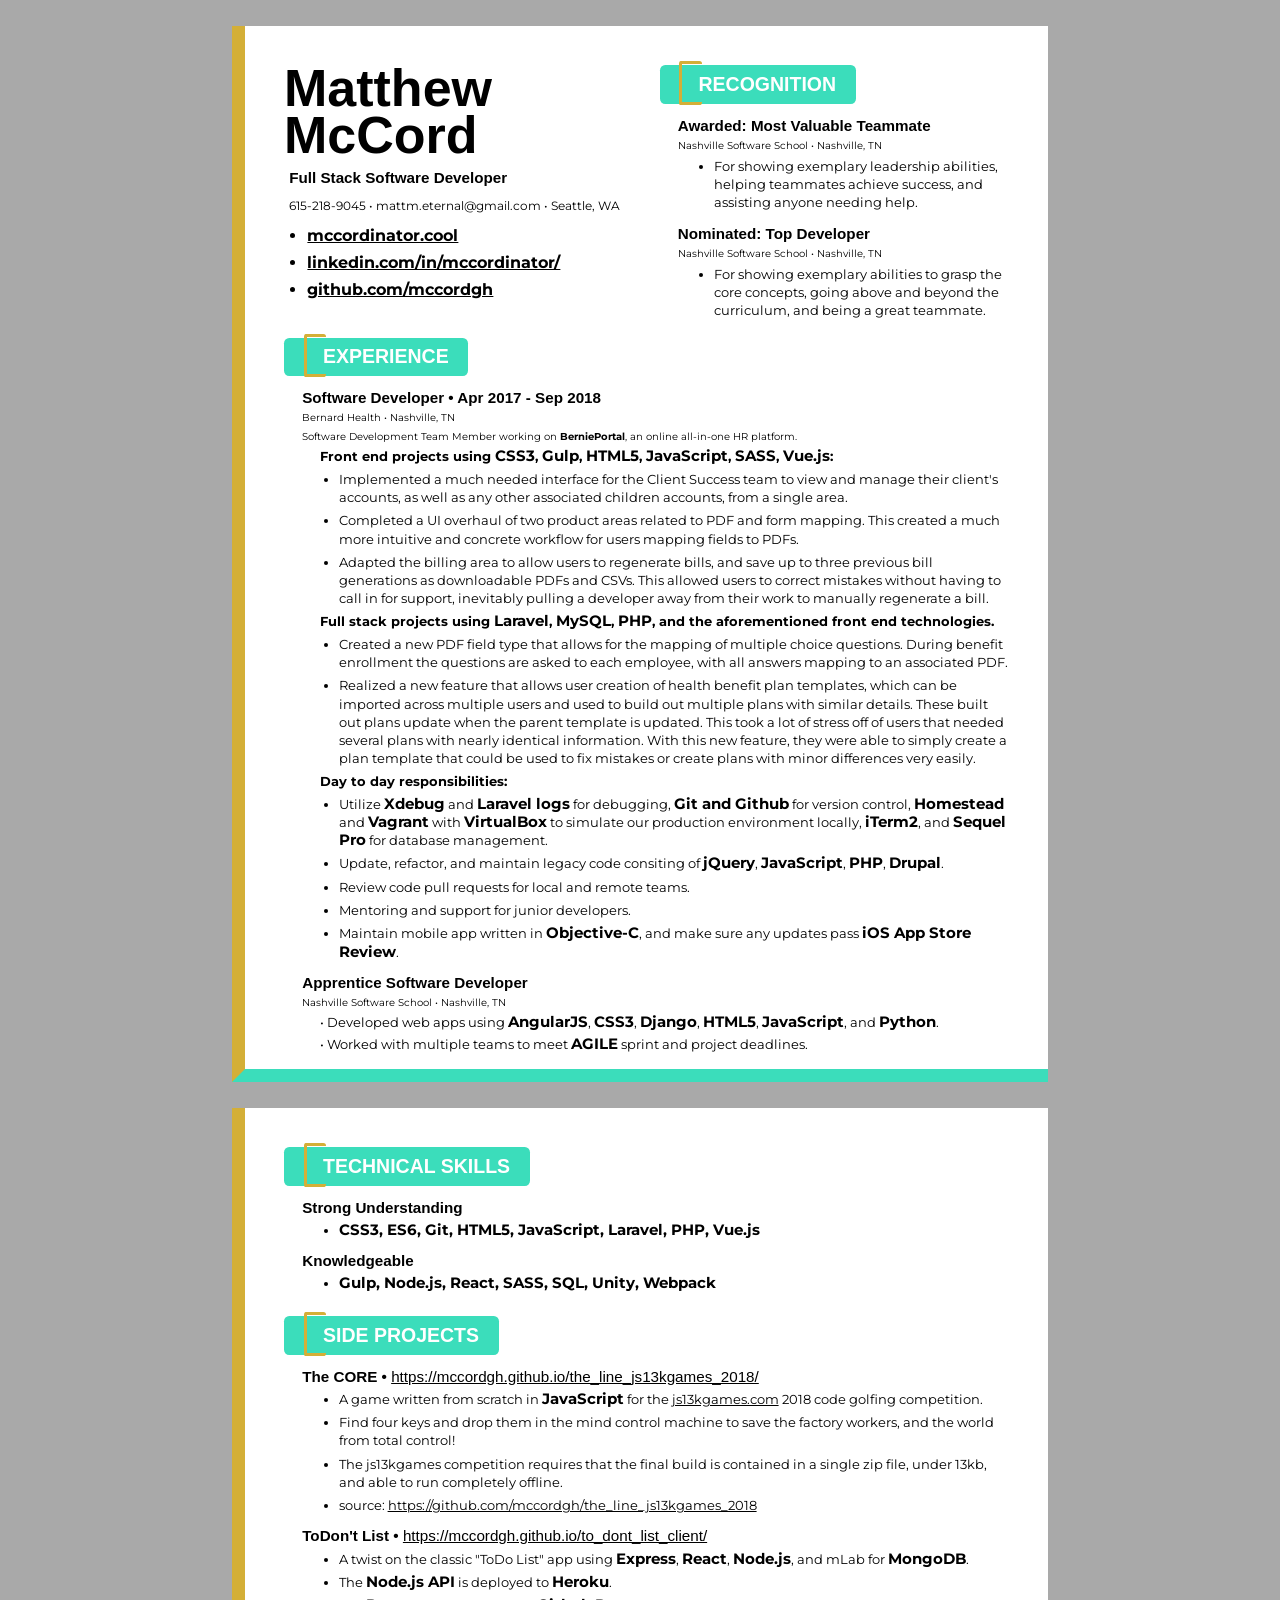
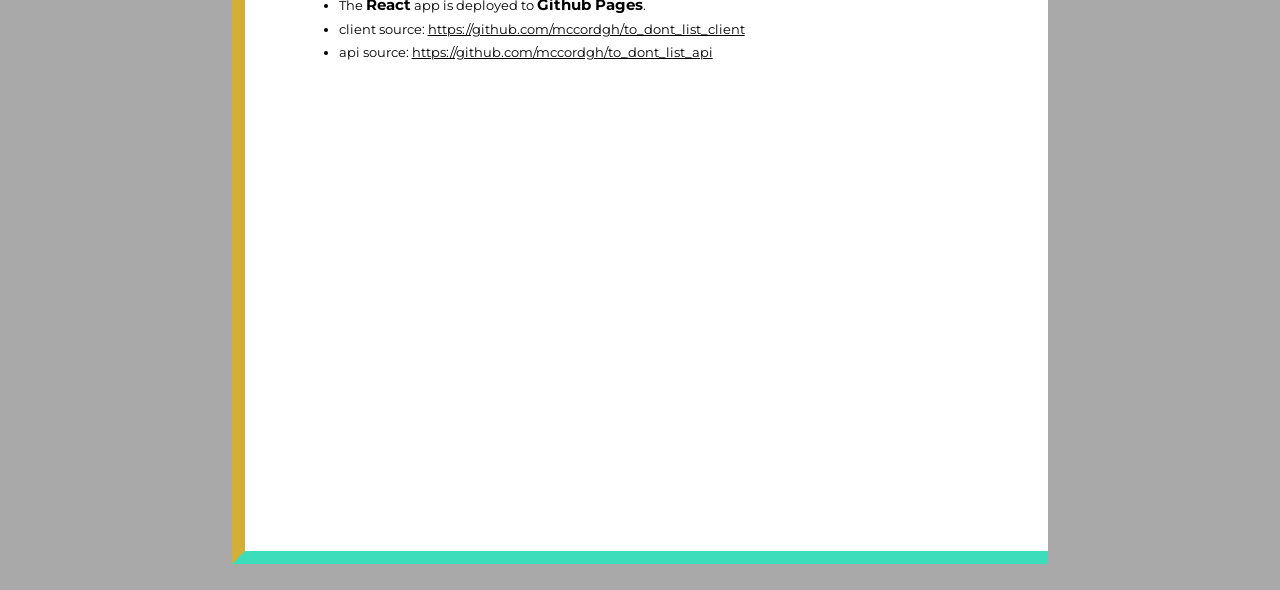
==== index.html @ c6aad6ca "Grammar error fixes" ====
<!DOCTYPE html>

<html lang="en">
    <head>
        <meta charset="utf-8">
        
        <meta name="description" content="A full stack software developer in Seattle, WA.">
        <meta name="viewport" content="width=device-width, initial-scale=1.0">

        <meta property="og:description" content="A full stack software developer in Seattle, WA.">
        <meta property="og:title" content="Matthew McCord">
        <meta property="og:type" content="website" />

        <link rel="stylesheet" type="text/css" href="index.css">

        <title>Resume - Matthew McCord Software Developer</title>
    </head>

    <body>
        <div class="content">
            <div class="page page--one">
                <div class="section contact">
                    <h1>Matthew</h1>
                    <h1>McCord</h1>
                    <h3 class="title profession--title">Full Stack Software Developer</h3>
                    <p class="contact--info">615-218-9045 • mattm.eternal@gmail.com • Seattle, WA</p>
                    <div class="contact--block">
                        <ul>
                            <li><a href="http://mccordinator.cool" target="_blank">mccordinator.cool</a></li>
                            <li><a href="https://www.linkedin.com/in/mccordinator/" target="_blank">linkedin.com/in/mccordinator/</a></li>
                            <li><a href="https://github.com/mccordgh" target="_blank">github.com/mccordgh</a></li>
                        </ul>
                    </div>
                </div>

                <div class="section recognition">
                    <div class="title-banner">
                        <h2>Recognition</h2>
                    </div>

                    <h3 class="title" >Awarded: Most Valuable Teammate</h3>
                    <p class="sub-title">Nashville Software School • Nashville, TN</p>
                    <div class="description--block">
                        <ul>
                            <li>For showing exemplary leadership abilities, helping teammates achieve success, and assisting anyone needing help.</li>
                        </ul>
                    </div>
    
                    <h3 class="title" >Nominated: Top Developer</h3>
                    <p class="sub-title">Nashville Software School • Nashville, TN</p>
                    <div class="description--block">
                        <ul>
                            <li class="description">For showing exemplary abilities to grasp the core concepts, going above and beyond the curriculum, and being a great teammate.</li>
                        </ul>
                    </div>
                </div>
                
                <div class="section experience">
                    <div class="title-banner">
                        <h2>Experience</h2>
                    </div>
                    
                    <h3 class="title" >Software Developer • Apr 2017 - Sep 2018</h3>
                    <p class="sub-title">Bernard Health • Nashville, TN</p>
                    <p class="sub-title">Software Development Team Member working on <b>BerniePortal</b>, an online all-in-one HR platform.</p>
                    
                    <div class="description--block">
                        <p class="title">Front end projects using <b>CSS3</b>, <b>Gulp</b>, <b>HTML5</b>, <b>JavaScript</b>, <b>SASS</b>, <b>Vue.js</b>:</p>
                        <ul>
                            <li>Implemented a much needed interface for the Client Success team to view and manage their client's accounts, as well as any other associated children accounts, from a single area.</li>
                            <li>Completed a UI overhaul of two product areas related to PDF and form mapping. This created a much more intuitive and concrete workflow for users mapping fields to PDFs.</li>
                            <li>Adapted the billing area to allow users to regenerate bills, and save up to three previous bill generations as downloadable PDFs and CSVs. This allowed users to correct mistakes without having to call in for support, inevitably pulling a developer away from their work to manually regenerate a bill.</li>
                        </ul>

                        <p class="title">Full stack projects using <b>Laravel</b>, <b>MySQL</b>, <b>PHP</b>, and the aforementioned front end technologies.</p>
                        <ul>
                            <li>Created a new PDF field type that allows for the mapping of multiple choice questions. During benefit enrollment the questions are asked to each employee, with all answers mapping to an associated PDF.</li>
                            <li>Realized a new feature that allows user creation of health benefit plan templates, which can be imported across multiple users and used to build out multiple plans with similar details. These built out plans update when the parent template is updated. This took a lot of stress off of users that needed several plans with nearly identical information. With this new feature, they were able to simply create a plan template that could be used to fix mistakes or create plans with minor differences very easily.</li>
                        </ul>
    
                        <p class="title">Day to day responsibilities:</p>
                        <ul>
                            <li>Utilize <b>Xdebug</b> and <b>Laravel logs</b> for debugging, <b>Git and Github</b> for version control, <b>Homestead</b> and <b>Vagrant</b> with <b>VirtualBox</b> to simulate our production environment locally, <b>iTerm2</b>, and <b>Sequel Pro</b> for database management.</li>
                            <li>Update, refactor, and maintain legacy code consiting of <b>jQuery</b>, <b>JavaScript</b>, <b>PHP</b>, <b>Drupal</b>.</li>
                            <li>Review code pull requests for local and remote teams.</li>
                            <li>Mentoring and support for junior developers.</li>
                            <li>Maintain mobile app written in <b>Objective-C</b>, and make sure any updates pass <b>iOS App Store Review</b>.</li>
                        </ul>
                   </div>

                    <h3 class="title" >Apprentice Software Developer</h3>
                    <p class="sub-title">Nashville Software School • Nashville, TN</p>
                    <div class="description--block">
                        <p>• Developed web apps using <b>AngularJS</b>, <b>CSS3</b>, <b>Django</b>, <b>HTML5</b>, <b>JavaScript</b>, and <b>Python</b>.</p>
                        <p>• Worked with multiple teams to meet <b>AGILE</b> sprint and project deadlines.</p>
                    </div>
                </div>
            </div>

            <div class="page page--two">
                <div class="section projects">
                    <div class="title-banner">
                        <h2>Side Projects</h2>
                    </div>
                    
                    <h3 class="title" >The CORE • <a href="https://mccordgh.github.io/the_line_js13kgames_2018/" target="_blank">https://mccordgh.github.io/the_line_js13kgames_2018/</a></h3>
                    <div class="description--block">
                        <ul>
                            <li>A game written from scratch in <b>JavaScript</b> for the <a href="https://js13kgames.com/" target="_blank">js13kgames.com</a> 2018 code golfing competition.</a></li>
                            <li>Find four keys and drop them in the mind control machine to save the factory workers, and the world from total control!</li>
                            <li>The js13kgames competition requires that the final build is contained in a single zip file, under 13kb, and able to run completely offline.</li>
                            <li>source: <a href="https://github.com/mccordgh/the_line_js13kgames_2018" target="_blank">https://github.com/mccordgh/the_line_js13kgames_2018</a></li>
                        </ul>
                    </div>

                    <h3 class="title">ToDon't List • <a href="https://mccordgh.github.io/to_dont_list_client/" target="_blank">https://mccordgh.github.io/to_dont_list_client/</a></h3>
                    <div class="description--block">
                        <ul>
                            <li>A twist on the classic "ToDo List" app using <b>Express</b>, <b>React</b>, <b>Node.js</b>, and mLab for <b>MongoDB</b>.</li>
                            <li>The <b>Node.js API</b> is deployed to <b>Heroku</b>.</li>
                            <li>The <b>React</b> app is deployed to <b>Github Pages</b>.</li>
                            <li>client source: <a href="https://github.com/mccordgh/to_dont_list_client" target="_blank">https://github.com/mccordgh/to_dont_list_client</a></li>
                            <li>api source: <a href="https://github.com/mccordgh/to_dont_list_api" target="_blank">https://github.com/mccordgh/to_dont_list_api</a></li>

                        </ul>
                    </div>
                </div>

                <div class="section technical">
                    <div class="title-banner">
                        <h2>Technical Skills</h2>
                    </div>
                    
                    <h3 class="title" >Strong Understanding</h3>
                    <div class="description--block">
                        <ul>
                            <li><b>CSS3, ES6, Git, HTML5, JavaScript, Laravel, PHP, Vue.js</b></li>
                        </ul>
                    </div>

                    <h3 class="title" >Knowledgeable</h3>
                    <div class="description--block">
                        <ul>
                            <li><b>Gulp, Node.js, React, SASS, SQL, Unity, Webpack</b></li>
                        </ul>
                    </div>
                </div>
            </div>
        </div>
    </body>
</html>
---- index.css ----
/*
    Green: #3bddbb
    Yellow: #d4af37
*/

@import url('https://fonts.googleapis.com/css?family=Montserrat');

/* MAIN */
html, body {
    background-color: darkgrey;
    font-family: 'Montserrat', sans-serif;
    font-size: 13px;
    margin: 0;
    padding: 0;
}

* {
    box-sizing: border-box;
}

.content {
    margin: 2rem auto;
    width: 8.5in;
}

h1, h2, h3 {
    font-family: Helvetica, sans-serif;
    font-weight: bold;
}

h1 {
    font-size: 4rem;
    line-height: 3.6rem;
    margin: 0;
}

h3 a {
    font-weight: normal;
}

a {
    color: black;
}


/* PAGE */
.page {
    background-color: white;
    border-left: 1rem solid #d4af37;
    border-bottom: 1rem solid #3bddbb;
    display: grid;
    height: 11in;
    padding: 2rem;
    width: 100%;
}

.page--one {
    grid-template-areas: 'contact recognition'
                         'experience experience';
    grid-template-columns: 1fr 1fr;
    grid-template-rows: 1fr 4fr;
    margin-bottom: 2rem;
}

.page--two {
    grid-template-areas: 'technical'
                         'projects';
    grid-template-rows: 13rem 1fr;    
}

.section {
    padding: 1rem 1rem 0;
}



/* PAGE ONE ITEMS */
.contact {
    /* background-color: blue; */
    grid-area: contact;
}

.contact p {
    margin-top: 1rem;
}

.recognition {
    /* background-color: pink; */
    grid-area: recognition;
}

.experience {
    /* background-color: orange;    */
    grid-area: experience;
}



/* PAGE TWO ITEMS */
.technical {
    grid-area: technical;
}

.projects {
    grid-area: projects;
}


/* TITLES */
.title {
    margin: 1rem 0.4rem 0.4rem 1.4rem;
}

.sub-title {
    font-size: 0.8rem;
    margin: 0.4rem 0.4rem 0.4rem 1.4rem;
}

.profession--title {
    margin: 0.8rem 0.4rem;
}



/* DESCRIPTIONS */
.description {
    margin: 0.4rem 0.4rem 0.4rem 2.8rem;
}

.description--block p,
.description--block ul li {
    line-height: 1.3rem;
}

.description--block p {
    margin: 0.4rem 0.4rem 0.4rem 2.8rem;
}

.description--block ul {
    margin: 0;
    padding-left: 4.2rem;
}

.description--block ul li {
    line-height: 1.4rem;
    margin: 0.4rem 0;
}

.description--block p b,
.description--block ul li b {
    font-size: 1.125rem;
}

.description--block p.title {
    font-weight: bolder;
    /* text-decoration: underline; */
}

.contact--info {
    font-size: 0.9rem;
    margin: 0.6rem 0.4rem;
}

.contact--block ul {
    font-size: 1.2rem;
    font-weight: bold;
    margin: 1rem 0;
    padding-left: 1.8rem;
}

.contact--block ul li {
    margin: 0.6rem 0;
}



/* TITLE BANNERS */
.title-banner {
    background-color: #3bddbb;
    border-radius: 0.4rem;
    color: white;
    padding: 0.6rem 1.5rem 0.6rem 3rem;
    position: relative;
    text-transform: uppercase;
    width: fit-content;
}

.title-banner::before {
    content: '';
    border: 0.3rem solid #d4af37;
    border-radius: 0.2rem;
    border-right: none;
    height: 2.9rem;
    left: 1.5rem;
    margin-bottom: 1rem;
    position: absolute;
    top: -0.3rem;
    width: 1.5rem;
}

.title-banner h2 {
    margin :0;
}
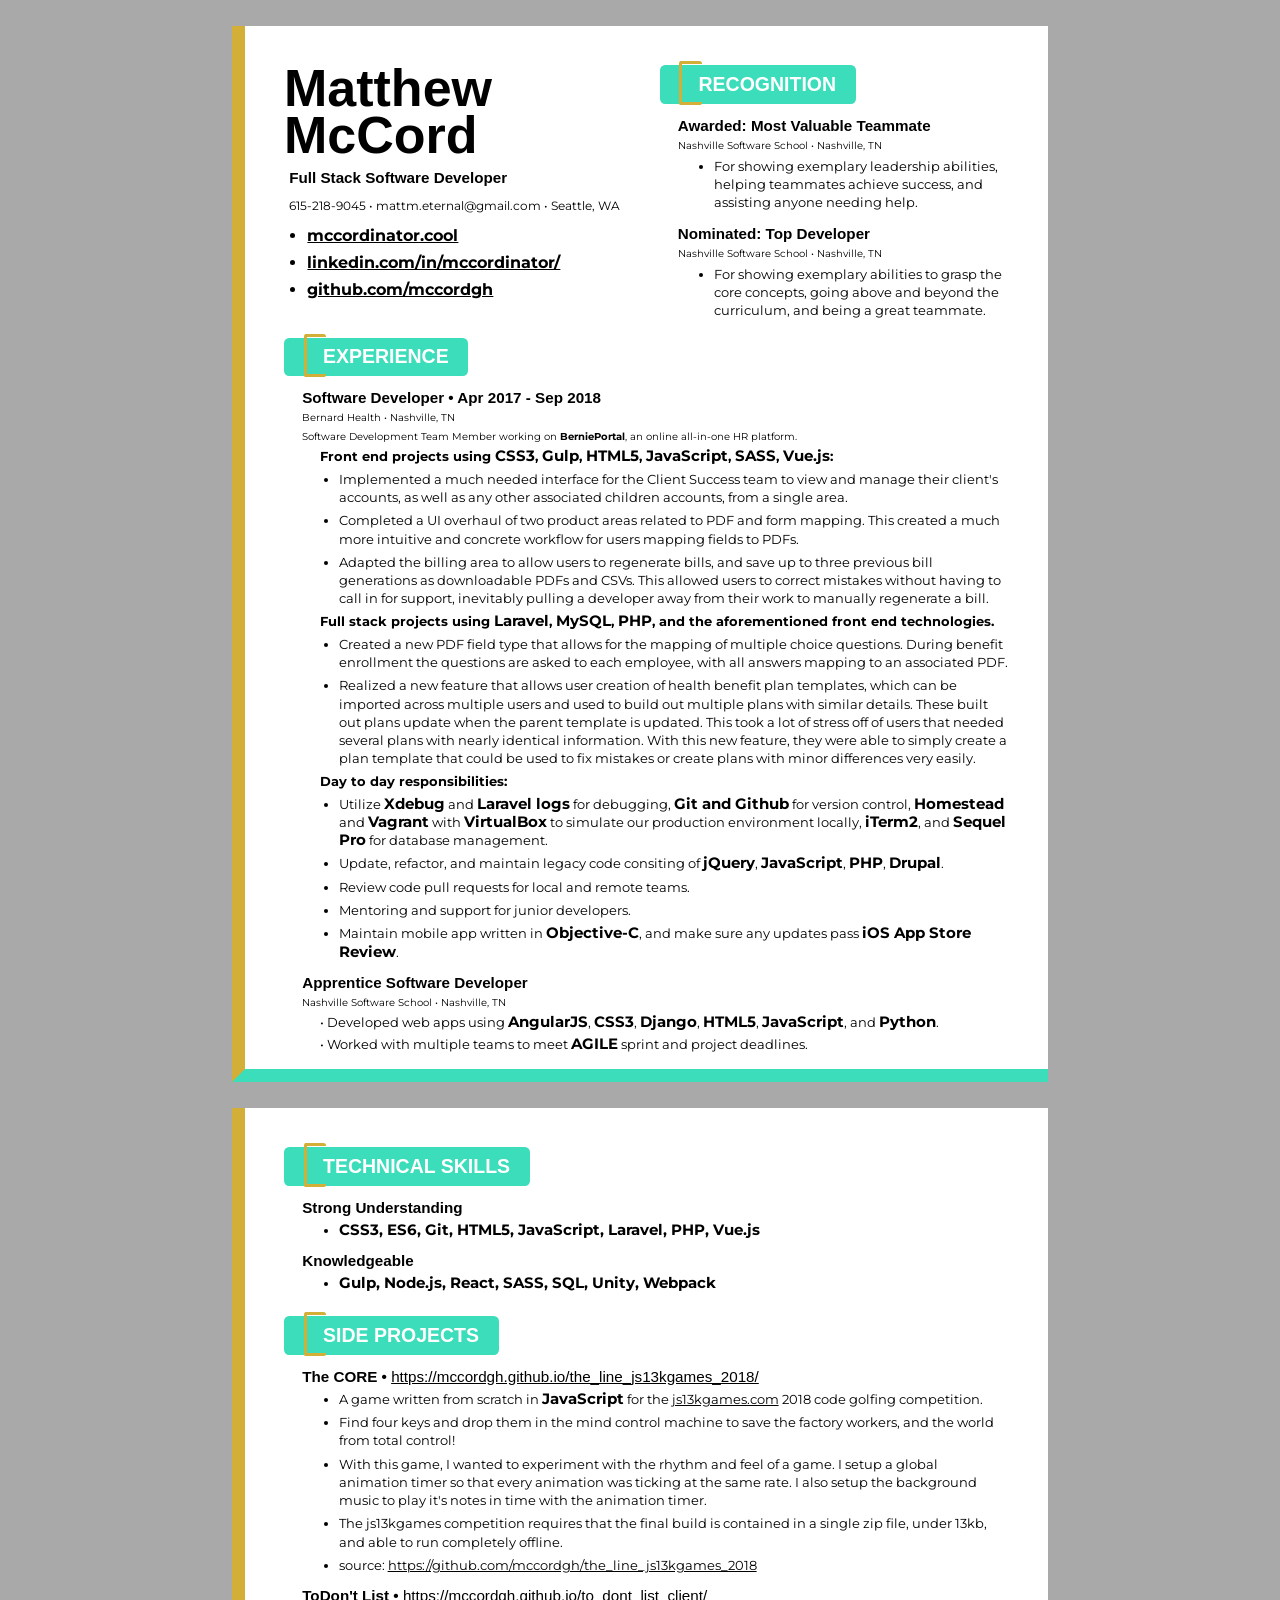
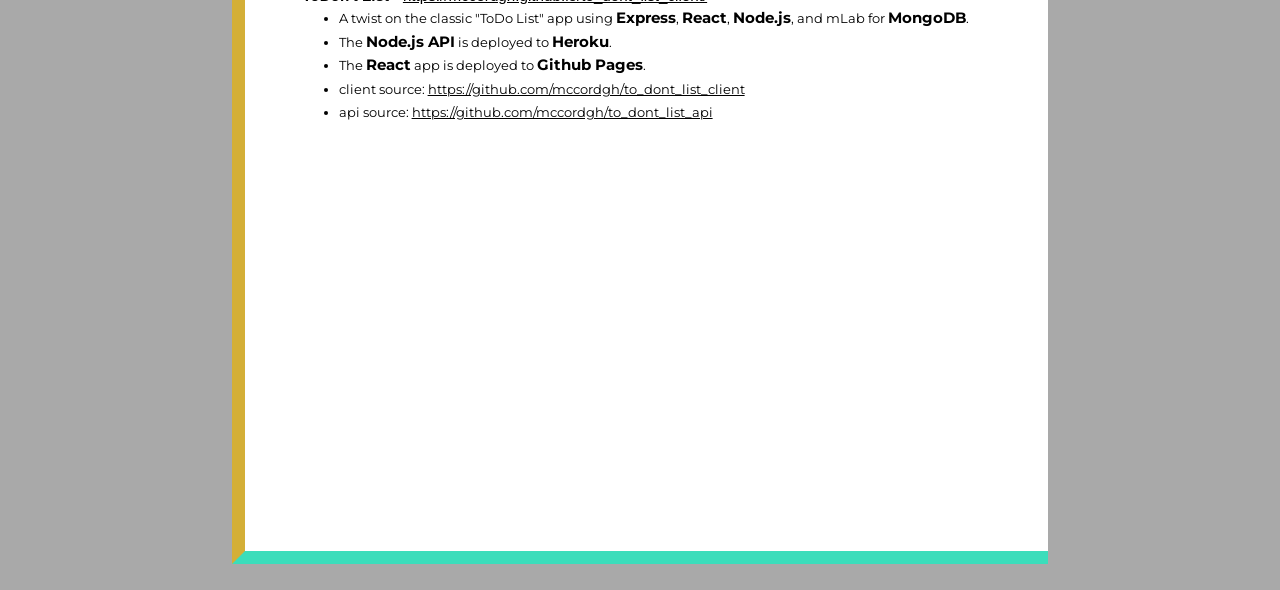
==== commit 1d29de23: "Add more detail to the core description" ====
--- a/index.html
+++ b/index.html
@@ -11,9 +11,213 @@
         <meta property="og:title" content="Matthew McCord">
         <meta property="og:type" content="website" />
 
-        <link rel="stylesheet" type="text/css" href="index.css">
-
         <title>Resume - Matthew McCord Software Developer</title>
+
+        <style>
+            /*
+                Green: #3bddbb
+                Yellow: #d4af37
+            */
+
+            @import url('https://fonts.googleapis.com/css?family=Montserrat');
+
+            /* MAIN */
+            html, body {
+                background-color: darkgrey;
+                font-family: 'Montserrat', sans-serif;
+                font-size: 13px;
+                margin: 0;
+                padding: 0;
+            }
+
+            * {
+                box-sizing: border-box;
+            }
+
+            .content {
+                margin: 2rem auto;
+                width: 8.5in;
+            }
+
+            h1, h2, h3 {
+                font-family: Helvetica, sans-serif;
+                font-weight: bold;
+            }
+
+            h1 {
+                font-size: 4rem;
+                line-height: 3.6rem;
+                margin: 0;
+            }
+
+            h3 a {
+                font-weight: normal;
+            }
+
+            a {
+                color: black;
+            }
+
+
+            /* PAGE */
+            .page {
+                background-color: white;
+                border-left: 1rem solid #d4af37;
+                border-bottom: 1rem solid #3bddbb;
+                display: grid;
+                height: 11in;
+                padding: 2rem;
+                width: 100%;
+            }
+
+            .page--one {
+                grid-template-areas: 'contact recognition'
+                                    'experience experience';
+                grid-template-columns: 1fr 1fr;
+                grid-template-rows: 1fr 4fr;
+                margin-bottom: 2rem;
+            }
+
+            .page--two {
+                grid-template-areas: 'technical'
+                                    'projects';
+                grid-template-rows: 13rem 1fr;    
+            }
+
+            .section {
+                padding: 1rem 1rem 0;
+            }
+
+
+
+            /* PAGE ONE ITEMS */
+            .contact {
+                /* background-color: blue; */
+                grid-area: contact;
+            }
+
+            .contact p {
+                margin-top: 1rem;
+            }
+
+            .recognition {
+                /* background-color: pink; */
+                grid-area: recognition;
+            }
+
+            .experience {
+                /* background-color: orange;    */
+                grid-area: experience;
+            }
+
+
+
+            /* PAGE TWO ITEMS */
+            .technical {
+                grid-area: technical;
+            }
+
+            .projects {
+                grid-area: projects;
+            }
+
+
+            /* TITLES */
+            .title {
+                margin: 1rem 0.4rem 0.4rem 1.4rem;
+            }
+
+            .sub-title {
+                font-size: 0.8rem;
+                margin: 0.4rem 0.4rem 0.4rem 1.4rem;
+            }
+
+            .profession--title {
+                margin: 0.8rem 0.4rem;
+            }
+
+
+
+            /* DESCRIPTIONS */
+            .description {
+                margin: 0.4rem 0.4rem 0.4rem 2.8rem;
+            }
+
+            .description--block p,
+            .description--block ul li {
+                line-height: 1.3rem;
+            }
+
+            .description--block p {
+                margin: 0.4rem 0.4rem 0.4rem 2.8rem;
+            }
+
+            .description--block ul {
+                margin: 0;
+                padding-left: 4.2rem;
+            }
+
+            .description--block ul li {
+                line-height: 1.4rem;
+                margin: 0.4rem 0;
+            }
+
+            .description--block p b,
+            .description--block ul li b {
+                font-size: 1.125rem;
+            }
+
+            .description--block p.title {
+                font-weight: bolder;
+                /* text-decoration: underline; */
+            }
+
+            .contact--info {
+                font-size: 0.9rem;
+                margin: 0.6rem 0.4rem;
+            }
+
+            .contact--block ul {
+                font-size: 1.2rem;
+                font-weight: bold;
+                margin: 1rem 0;
+                padding-left: 1.8rem;
+            }
+
+            .contact--block ul li {
+                margin: 0.6rem 0;
+            }
+
+
+
+            /* TITLE BANNERS */
+            .title-banner {
+                background-color: #3bddbb;
+                border-radius: 0.4rem;
+                color: white;
+                padding: 0.6rem 1.5rem 0.6rem 3rem;
+                position: relative;
+                text-transform: uppercase;
+                width: fit-content;
+            }
+
+            .title-banner::before {
+                content: '';
+                border: 0.3rem solid #d4af37;
+                border-radius: 0.2rem;
+                border-right: none;
+                height: 2.9rem;
+                left: 1.5rem;
+                margin-bottom: 1rem;
+                position: absolute;
+                top: -0.3rem;
+                width: 1.5rem;
+            }
+
+            .title-banner h2 {
+                margin :0;
+            }
+        </style>
     </head>
 
     <body>
@@ -108,6 +312,7 @@
                         <ul>
                             <li>A game written from scratch in <b>JavaScript</b> for the <a href="https://js13kgames.com/" target="_blank">js13kgames.com</a> 2018 code golfing competition.</a></li>
                             <li>Find four keys and drop them in the mind control machine to save the factory workers, and the world from total control!</li>
+                            <li>With this game, I wanted to experiment with the rhythm and feel of a game. I setup a global animation timer so that every animation was ticking at the same rate. I also setup the background music to play it's notes in time with the animation timer.</li>
                             <li>The js13kgames competition requires that the final build is contained in a single zip file, under 13kb, and able to run completely offline.</li>
                             <li>source: <a href="https://github.com/mccordgh/the_line_js13kgames_2018" target="_blank">https://github.com/mccordgh/the_line_js13kgames_2018</a></li>
                         </ul>
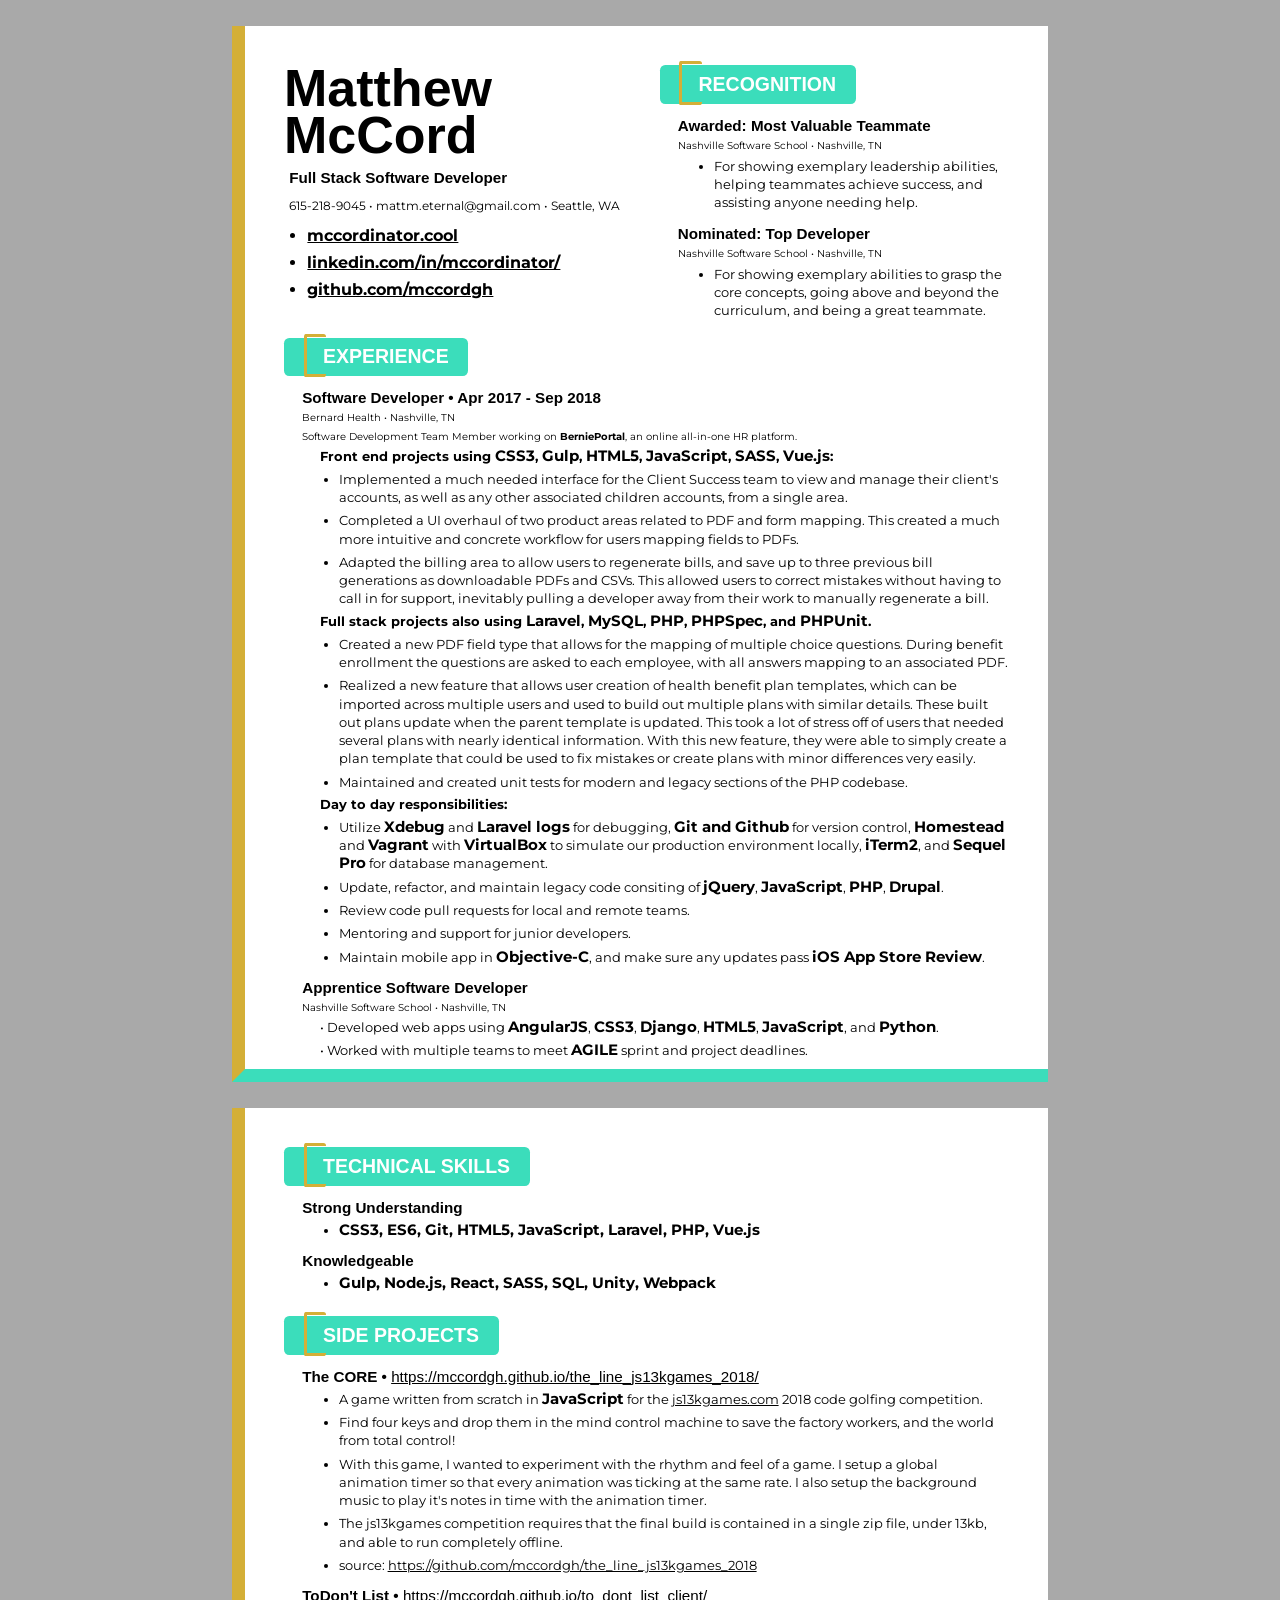
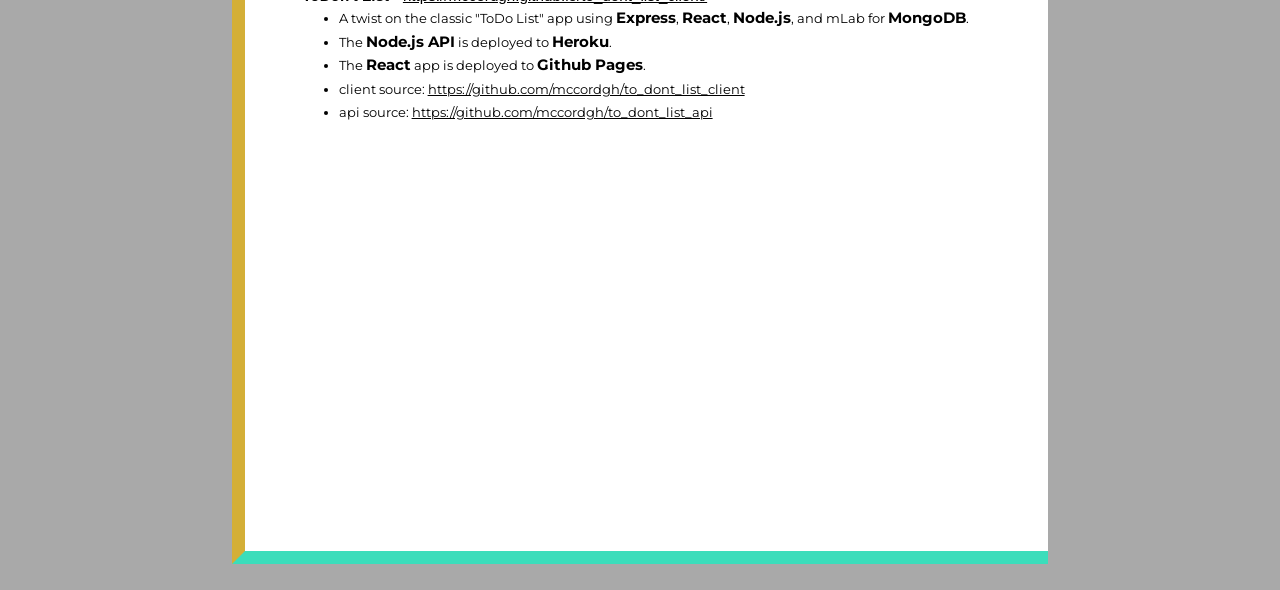
==== commit 49ae5b55: "Add Unit testing info to resume" ====
--- a/index.html
+++ b/index.html
@@ -276,10 +276,11 @@
                             <li>Adapted the billing area to allow users to regenerate bills, and save up to three previous bill generations as downloadable PDFs and CSVs. This allowed users to correct mistakes without having to call in for support, inevitably pulling a developer away from their work to manually regenerate a bill.</li>
                         </ul>
 
-                        <p class="title">Full stack projects using <b>Laravel</b>, <b>MySQL</b>, <b>PHP</b>, and the aforementioned front end technologies.</p>
+                        <p class="title">Full stack projects also using <b>Laravel</b>, <b>MySQL</b>, <b>PHP</b>, <b>PHPSpec</b>, and <b>PHPUnit</b>.</p>
                         <ul>
                             <li>Created a new PDF field type that allows for the mapping of multiple choice questions. During benefit enrollment the questions are asked to each employee, with all answers mapping to an associated PDF.</li>
                             <li>Realized a new feature that allows user creation of health benefit plan templates, which can be imported across multiple users and used to build out multiple plans with similar details. These built out plans update when the parent template is updated. This took a lot of stress off of users that needed several plans with nearly identical information. With this new feature, they were able to simply create a plan template that could be used to fix mistakes or create plans with minor differences very easily.</li>
+                            <li>Maintained and created unit tests for modern and legacy sections of the PHP codebase.</li>
                         </ul>
     
                         <p class="title">Day to day responsibilities:</p>
@@ -288,9 +289,9 @@
                             <li>Update, refactor, and maintain legacy code consiting of <b>jQuery</b>, <b>JavaScript</b>, <b>PHP</b>, <b>Drupal</b>.</li>
                             <li>Review code pull requests for local and remote teams.</li>
                             <li>Mentoring and support for junior developers.</li>
-                            <li>Maintain mobile app written in <b>Objective-C</b>, and make sure any updates pass <b>iOS App Store Review</b>.</li>
-                        </ul>
-                   </div>
+                            <li>Maintain mobile app in <b>Objective-C</b>, and make sure any updates pass <b>iOS App Store Review</b>.</li>
+                        </ul>
+                    </div>
 
                     <h3 class="title" >Apprentice Software Developer</h3>
                     <p class="sub-title">Nashville Software School • Nashville, TN</p>
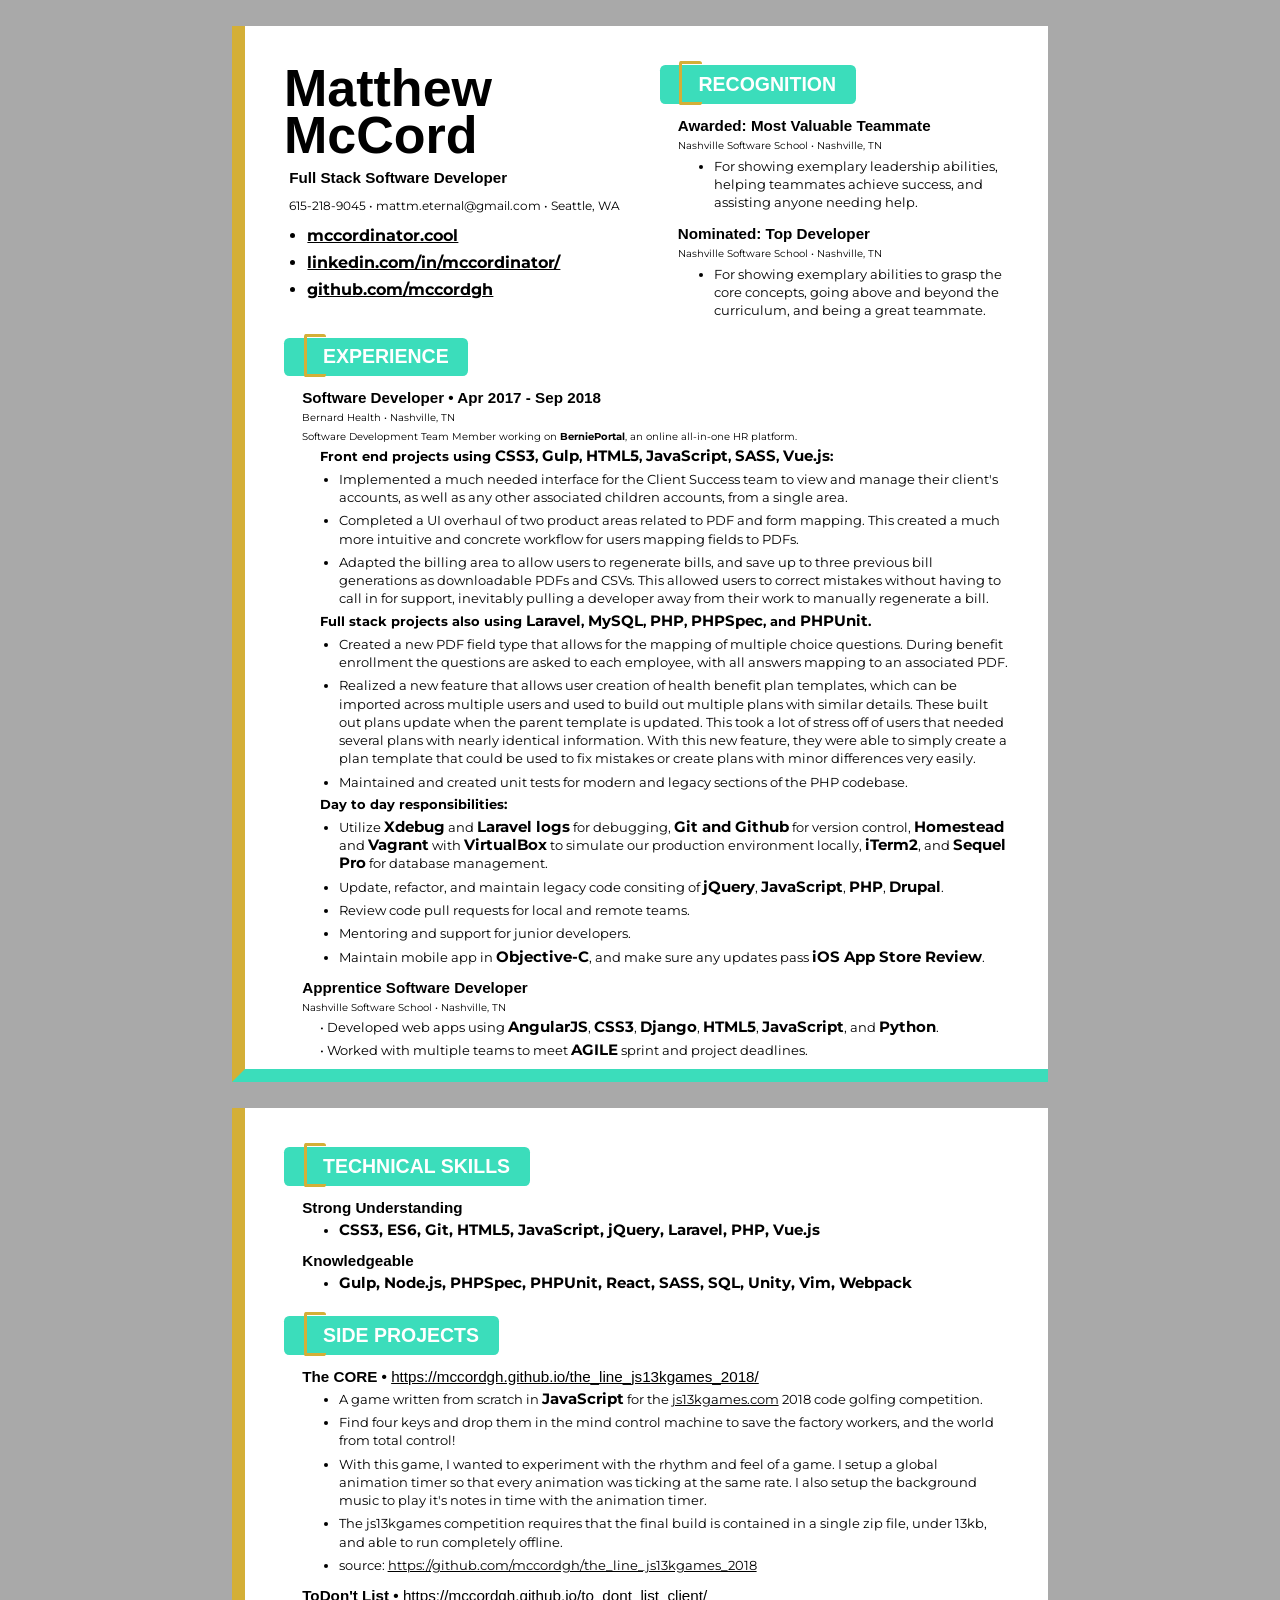
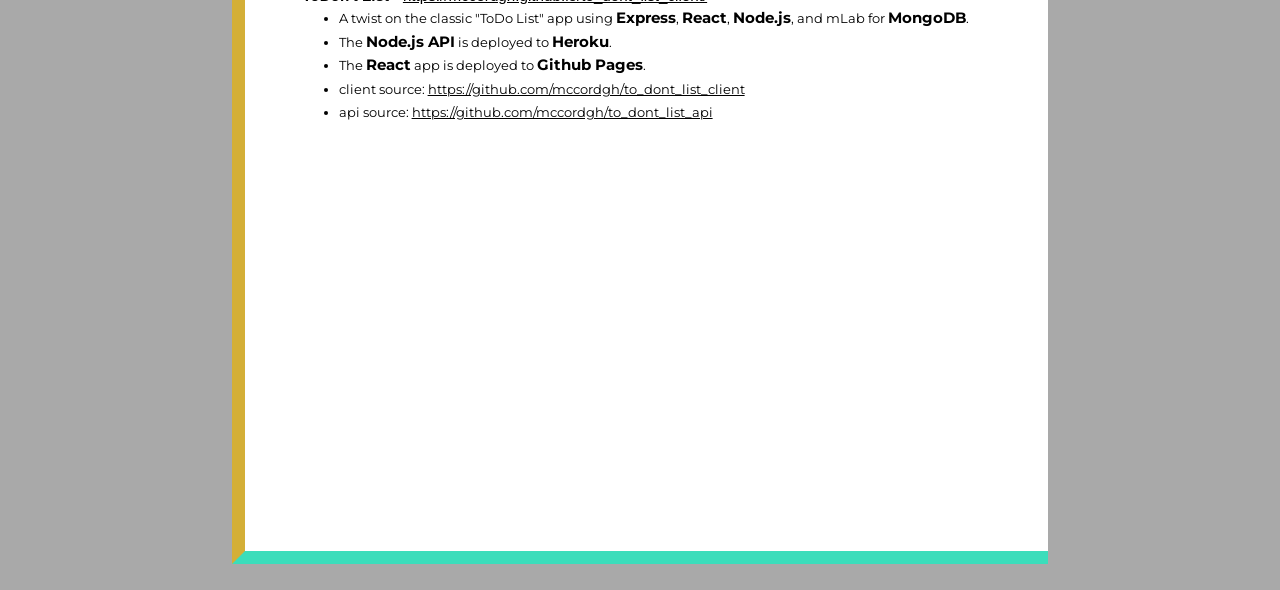
==== commit b4b8e7d6: "Add technical skills jquery, vim, phpunit, phpspec" ====
--- a/index.html
+++ b/index.html
@@ -340,14 +340,14 @@
                     <h3 class="title" >Strong Understanding</h3>
                     <div class="description--block">
                         <ul>
-                            <li><b>CSS3, ES6, Git, HTML5, JavaScript, Laravel, PHP, Vue.js</b></li>
+                            <li><b>CSS3, ES6, Git, HTML5, JavaScript, jQuery, Laravel, PHP, Vue.js</b></li>
                         </ul>
                     </div>
 
                     <h3 class="title" >Knowledgeable</h3>
                     <div class="description--block">
                         <ul>
-                            <li><b>Gulp, Node.js, React, SASS, SQL, Unity, Webpack</b></li>
+                            <li><b>Gulp, Node.js, PHPSpec, PHPUnit, React, SASS, SQL, Unity, Vim, Webpack</b></li>
                         </ul>
                     </div>
                 </div>
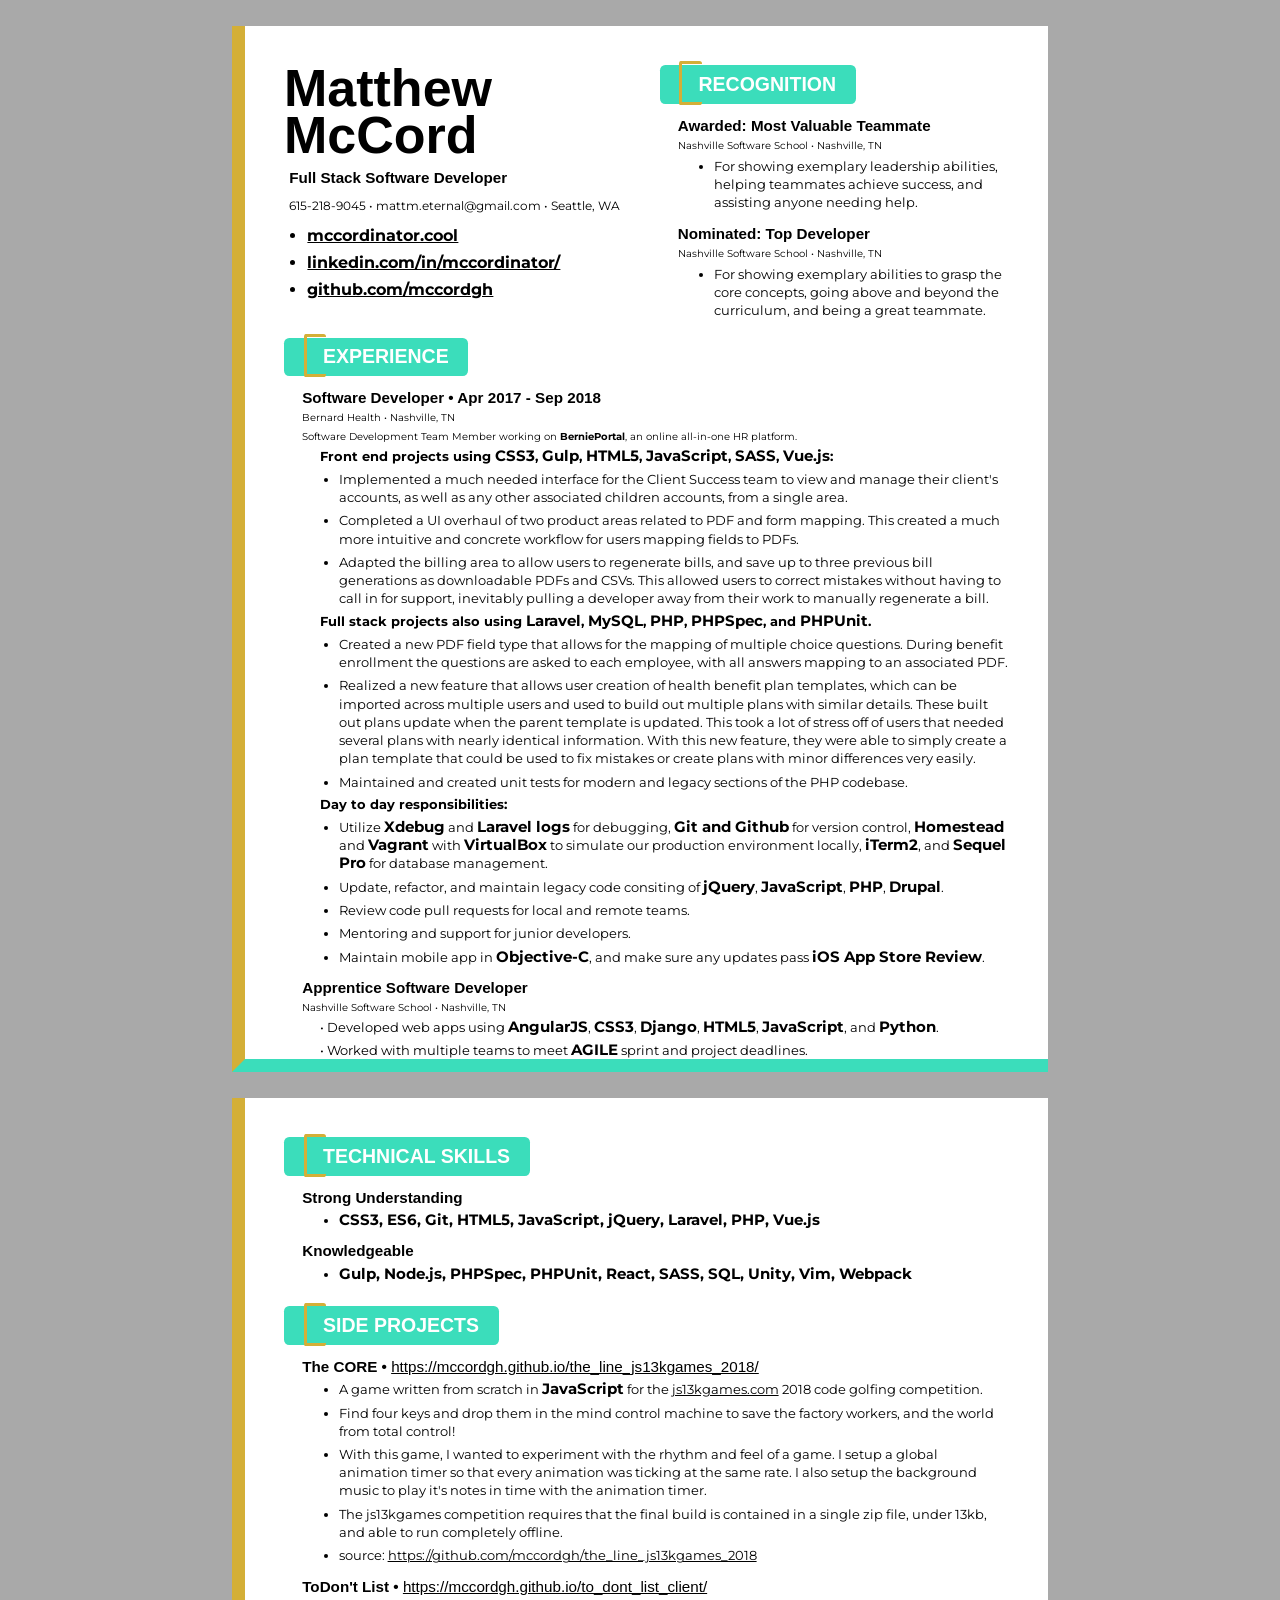
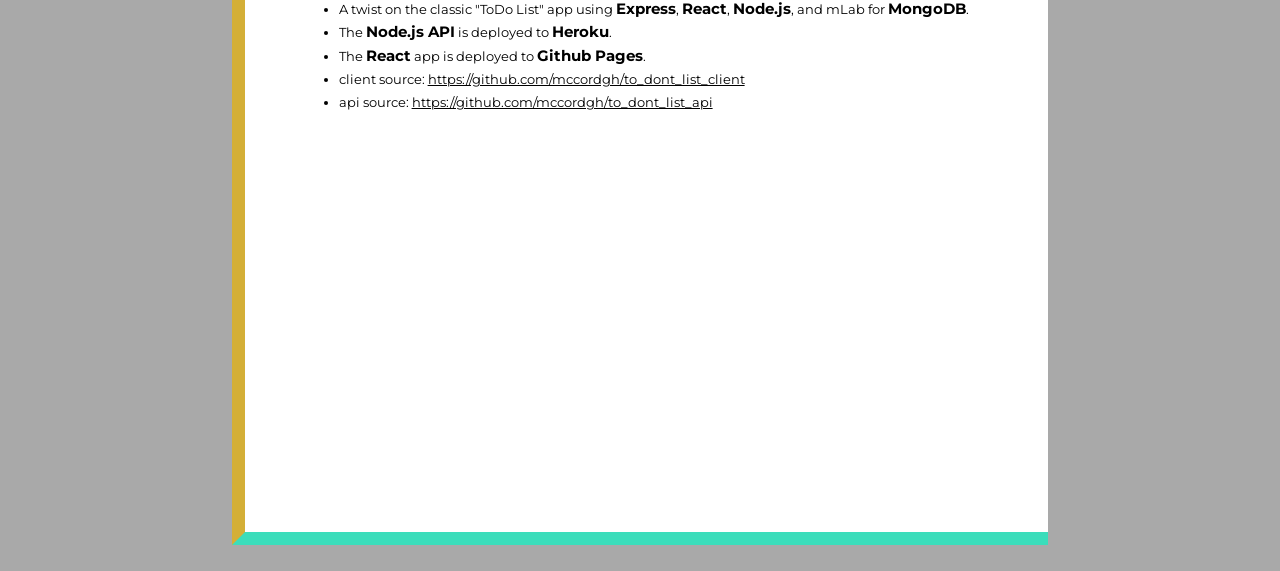
==== commit 65ec0ae0: "Tweak page sizes" ====
--- a/index.html
+++ b/index.html
@@ -65,7 +65,7 @@
                 border-left: 1rem solid #d4af37;
                 border-bottom: 1rem solid #3bddbb;
                 display: grid;
-                height: 11in;
+                height: 10.9in;
                 padding: 2rem;
                 width: 100%;
             }
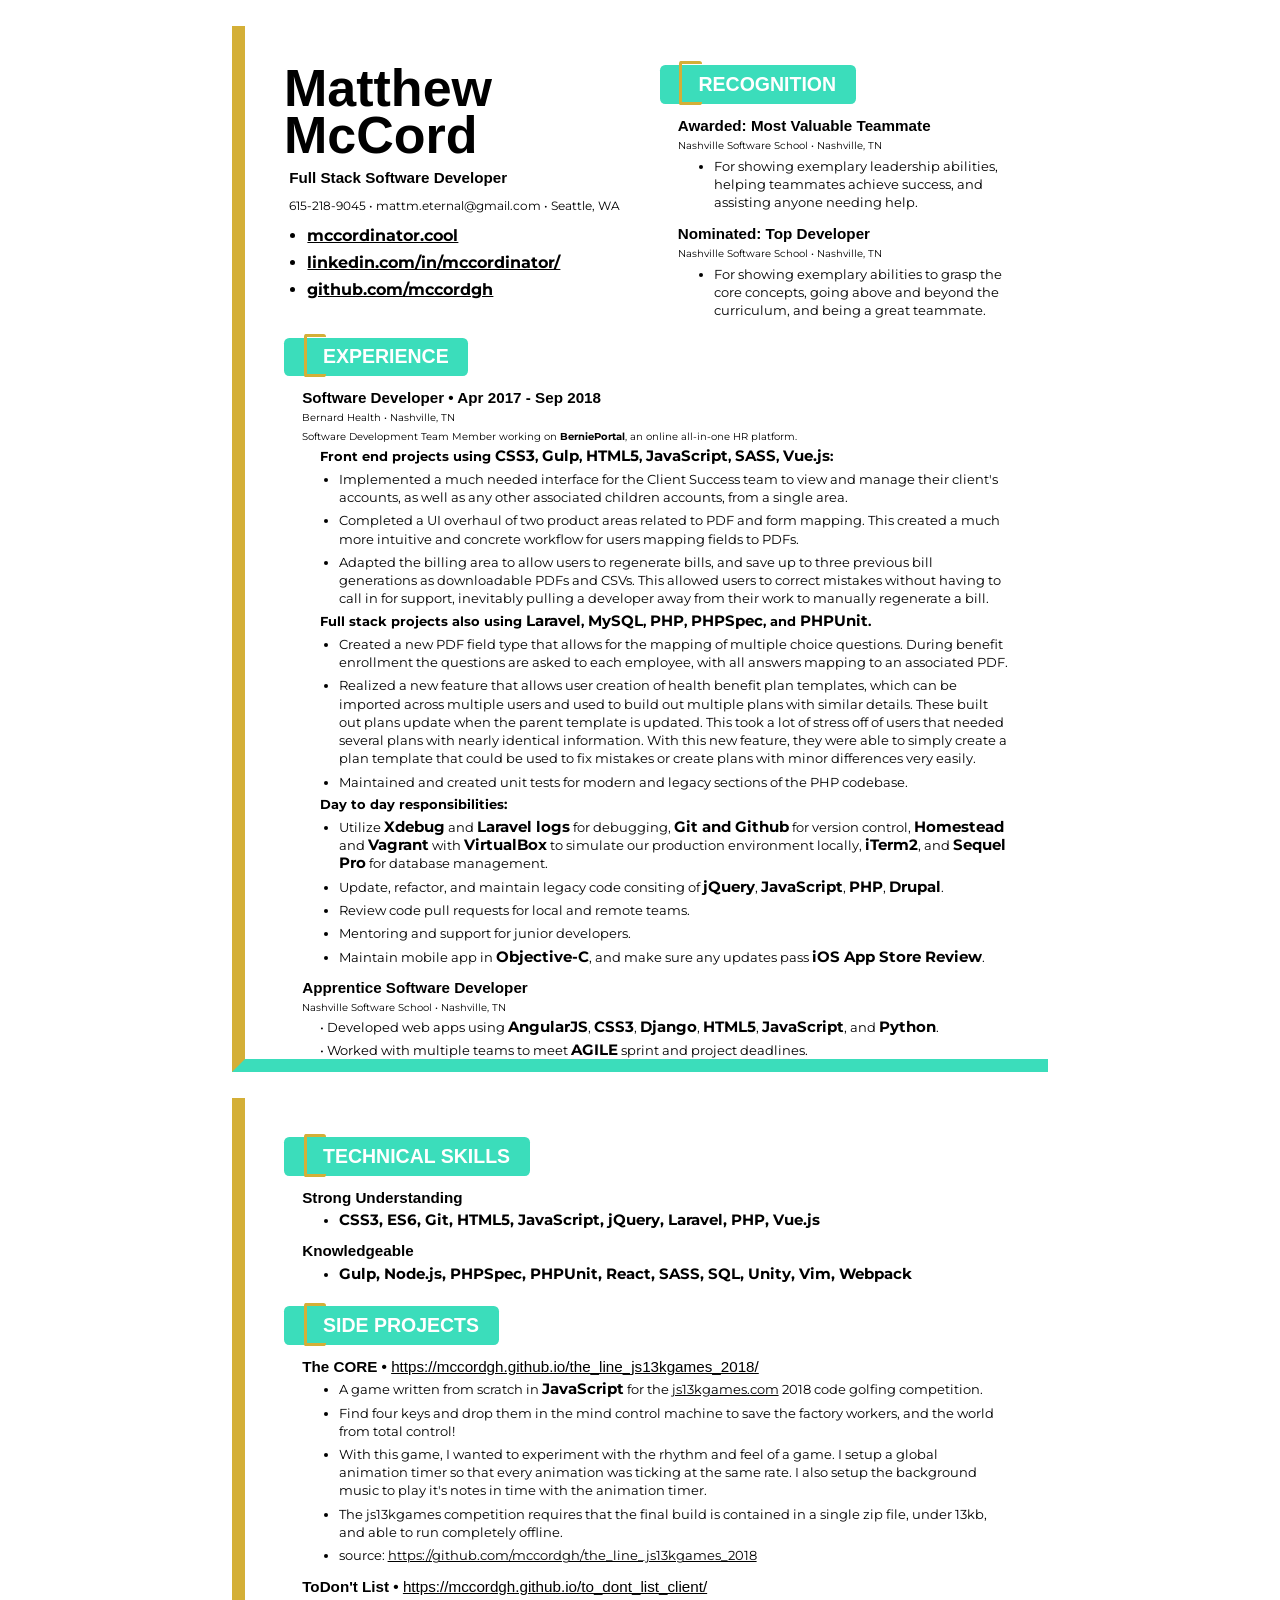
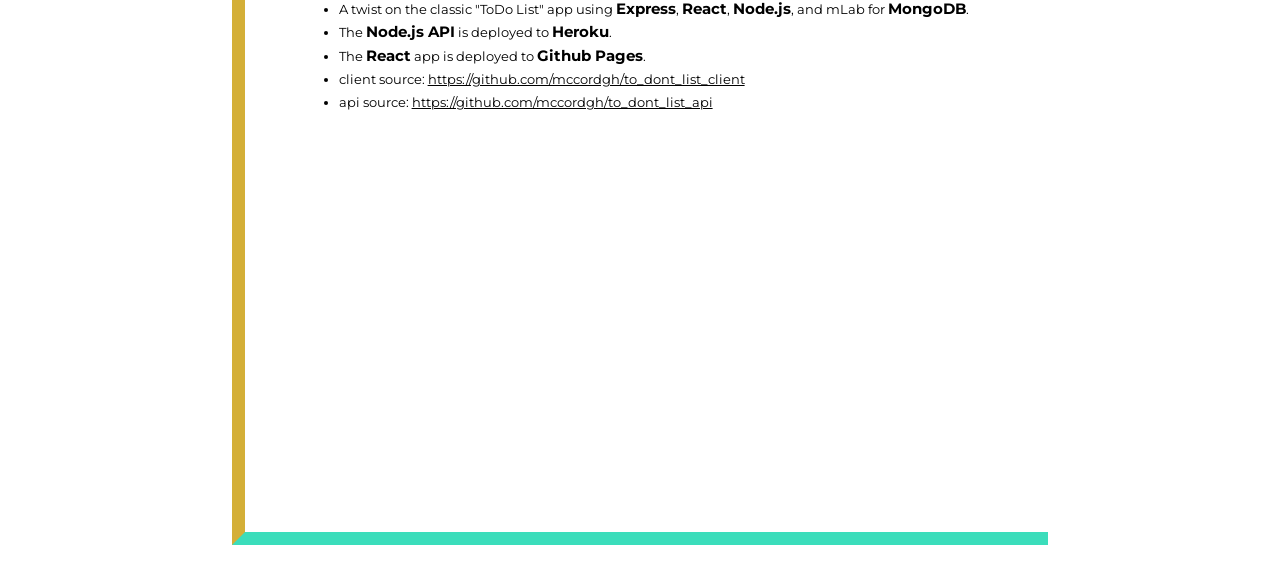
==== commit 333391f7: "Make all backgrounds white" ====
--- a/index.html
+++ b/index.html
@@ -23,7 +23,7 @@
 
             /* MAIN */
             html, body {
-                background-color: darkgrey;
+                background-color: white;
                 font-family: 'Montserrat', sans-serif;
                 font-size: 13px;
                 margin: 0;
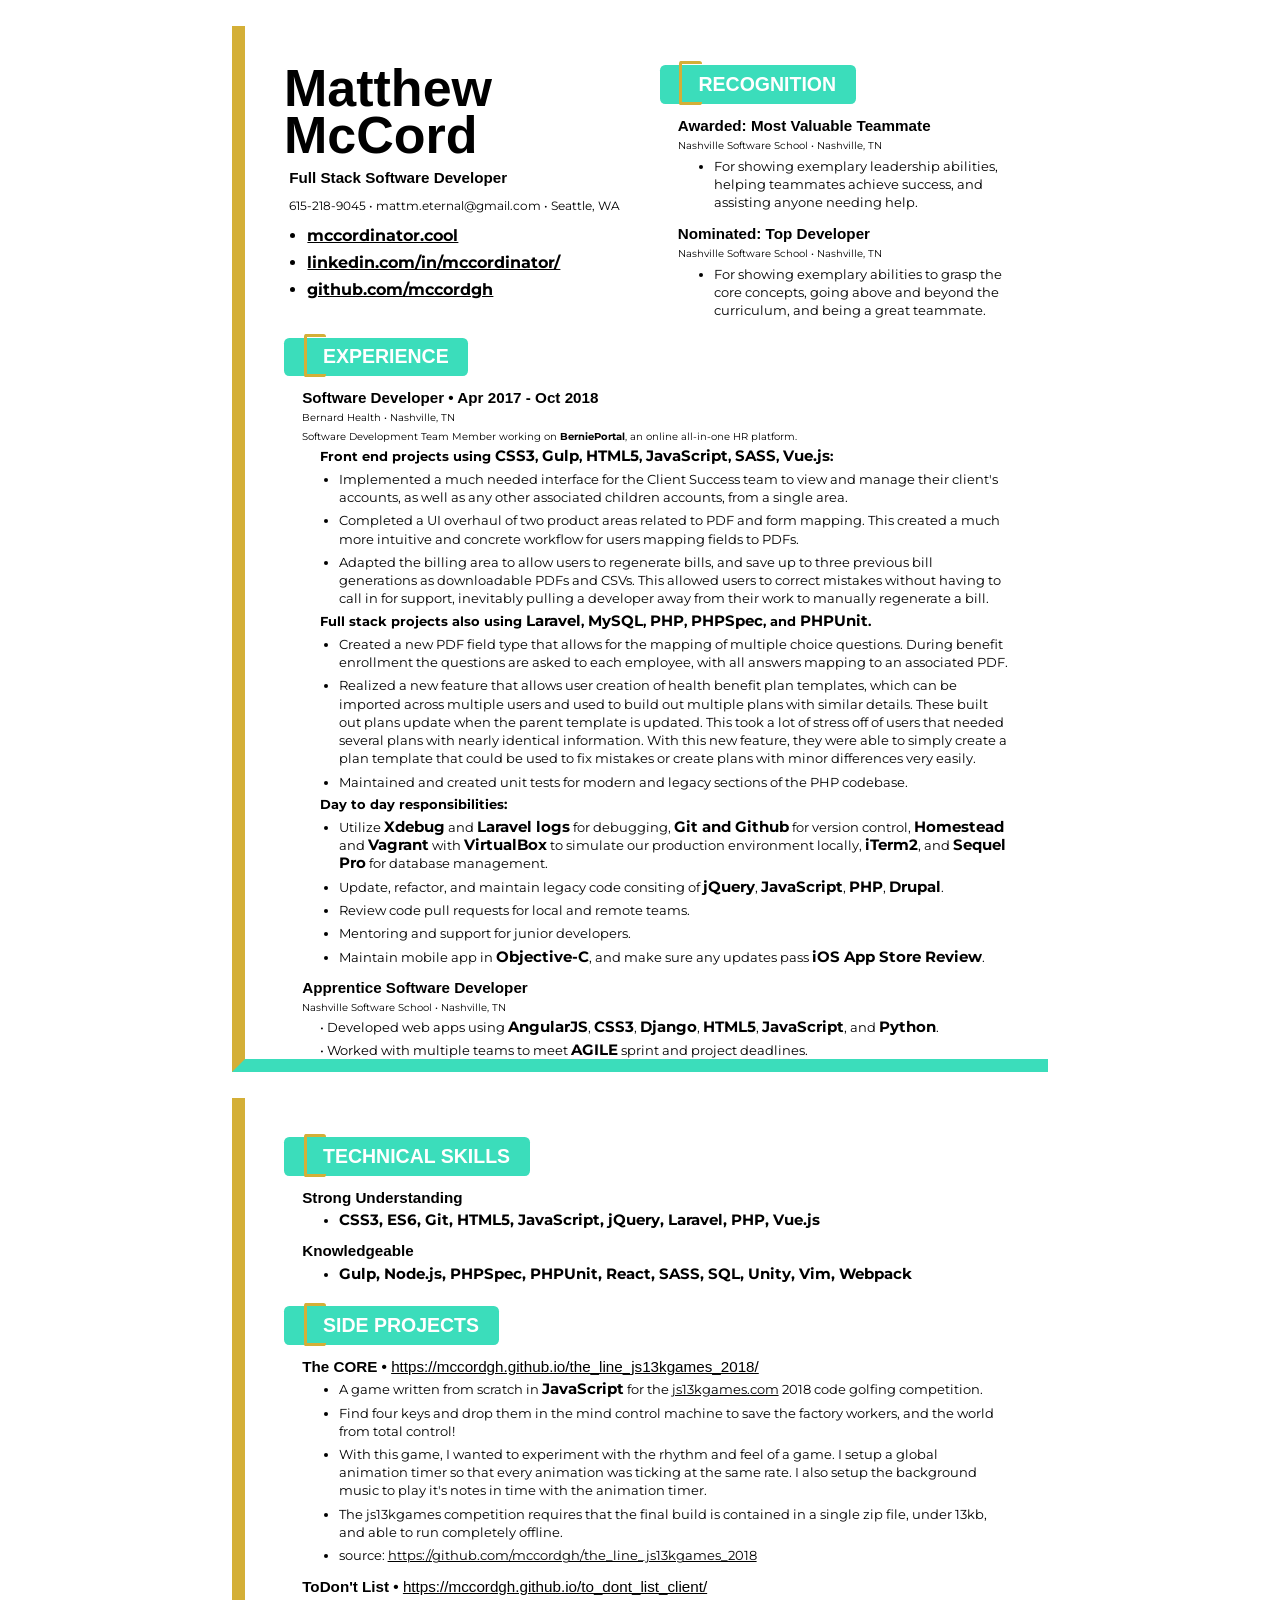
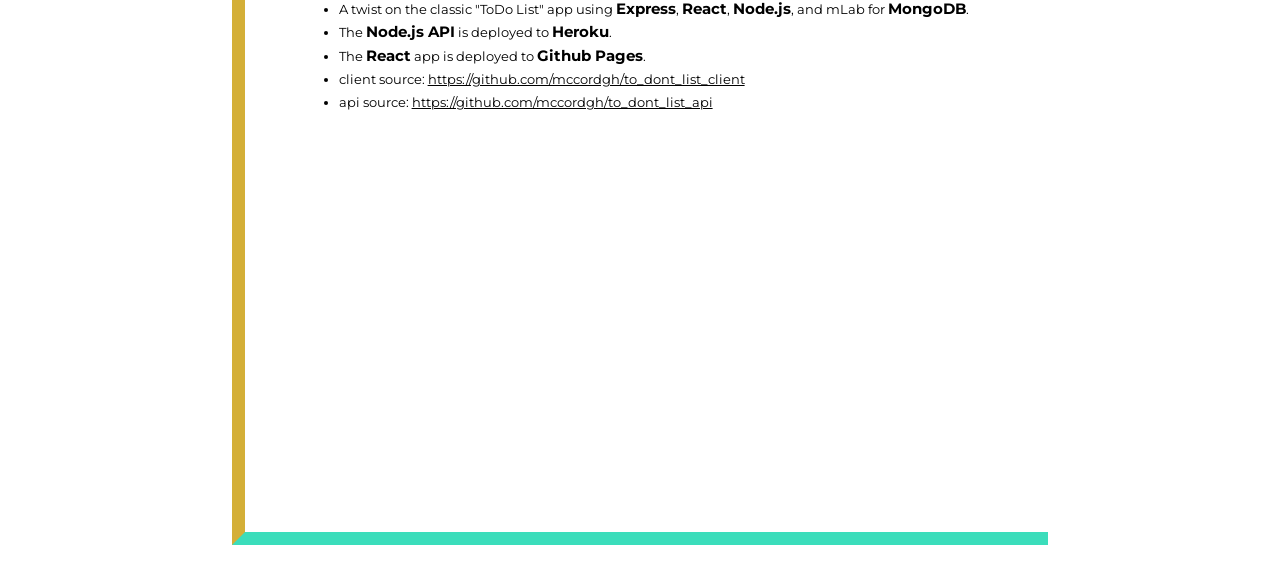
==== commit a8cb2fae: "Update Bernard Health end date to Oct 2018" ====
--- a/index.html
+++ b/index.html
@@ -3,7 +3,7 @@
 <html lang="en">
     <head>
         <meta charset="utf-8">
-        
+
         <meta name="description" content="A full stack software developer in Seattle, WA.">
         <meta name="viewport" content="width=device-width, initial-scale=1.0">
 
@@ -81,7 +81,7 @@
             .page--two {
                 grid-template-areas: 'technical'
                                     'projects';
-                grid-template-rows: 13rem 1fr;    
+                grid-template-rows: 13rem 1fr;
             }
 
             .section {
@@ -249,7 +249,7 @@
                             <li>For showing exemplary leadership abilities, helping teammates achieve success, and assisting anyone needing help.</li>
                         </ul>
                     </div>
-    
+
                     <h3 class="title" >Nominated: Top Developer</h3>
                     <p class="sub-title">Nashville Software School • Nashville, TN</p>
                     <div class="description--block">
@@ -258,16 +258,16 @@
                         </ul>
                     </div>
                 </div>
-                
+
                 <div class="section experience">
                     <div class="title-banner">
                         <h2>Experience</h2>
                     </div>
-                    
-                    <h3 class="title" >Software Developer • Apr 2017 - Sep 2018</h3>
+
+                    <h3 class="title" >Software Developer • Apr 2017 - Oct 2018</h3>
                     <p class="sub-title">Bernard Health • Nashville, TN</p>
                     <p class="sub-title">Software Development Team Member working on <b>BerniePortal</b>, an online all-in-one HR platform.</p>
-                    
+
                     <div class="description--block">
                         <p class="title">Front end projects using <b>CSS3</b>, <b>Gulp</b>, <b>HTML5</b>, <b>JavaScript</b>, <b>SASS</b>, <b>Vue.js</b>:</p>
                         <ul>
@@ -282,7 +282,7 @@
                             <li>Realized a new feature that allows user creation of health benefit plan templates, which can be imported across multiple users and used to build out multiple plans with similar details. These built out plans update when the parent template is updated. This took a lot of stress off of users that needed several plans with nearly identical information. With this new feature, they were able to simply create a plan template that could be used to fix mistakes or create plans with minor differences very easily.</li>
                             <li>Maintained and created unit tests for modern and legacy sections of the PHP codebase.</li>
                         </ul>
-    
+
                         <p class="title">Day to day responsibilities:</p>
                         <ul>
                             <li>Utilize <b>Xdebug</b> and <b>Laravel logs</b> for debugging, <b>Git and Github</b> for version control, <b>Homestead</b> and <b>Vagrant</b> with <b>VirtualBox</b> to simulate our production environment locally, <b>iTerm2</b>, and <b>Sequel Pro</b> for database management.</li>
@@ -307,7 +307,7 @@
                     <div class="title-banner">
                         <h2>Side Projects</h2>
                     </div>
-                    
+
                     <h3 class="title" >The CORE • <a href="https://mccordgh.github.io/the_line_js13kgames_2018/" target="_blank">https://mccordgh.github.io/the_line_js13kgames_2018/</a></h3>
                     <div class="description--block">
                         <ul>
@@ -336,7 +336,7 @@
                     <div class="title-banner">
                         <h2>Technical Skills</h2>
                     </div>
-                    
+
                     <h3 class="title" >Strong Understanding</h3>
                     <div class="description--block">
                         <ul>
